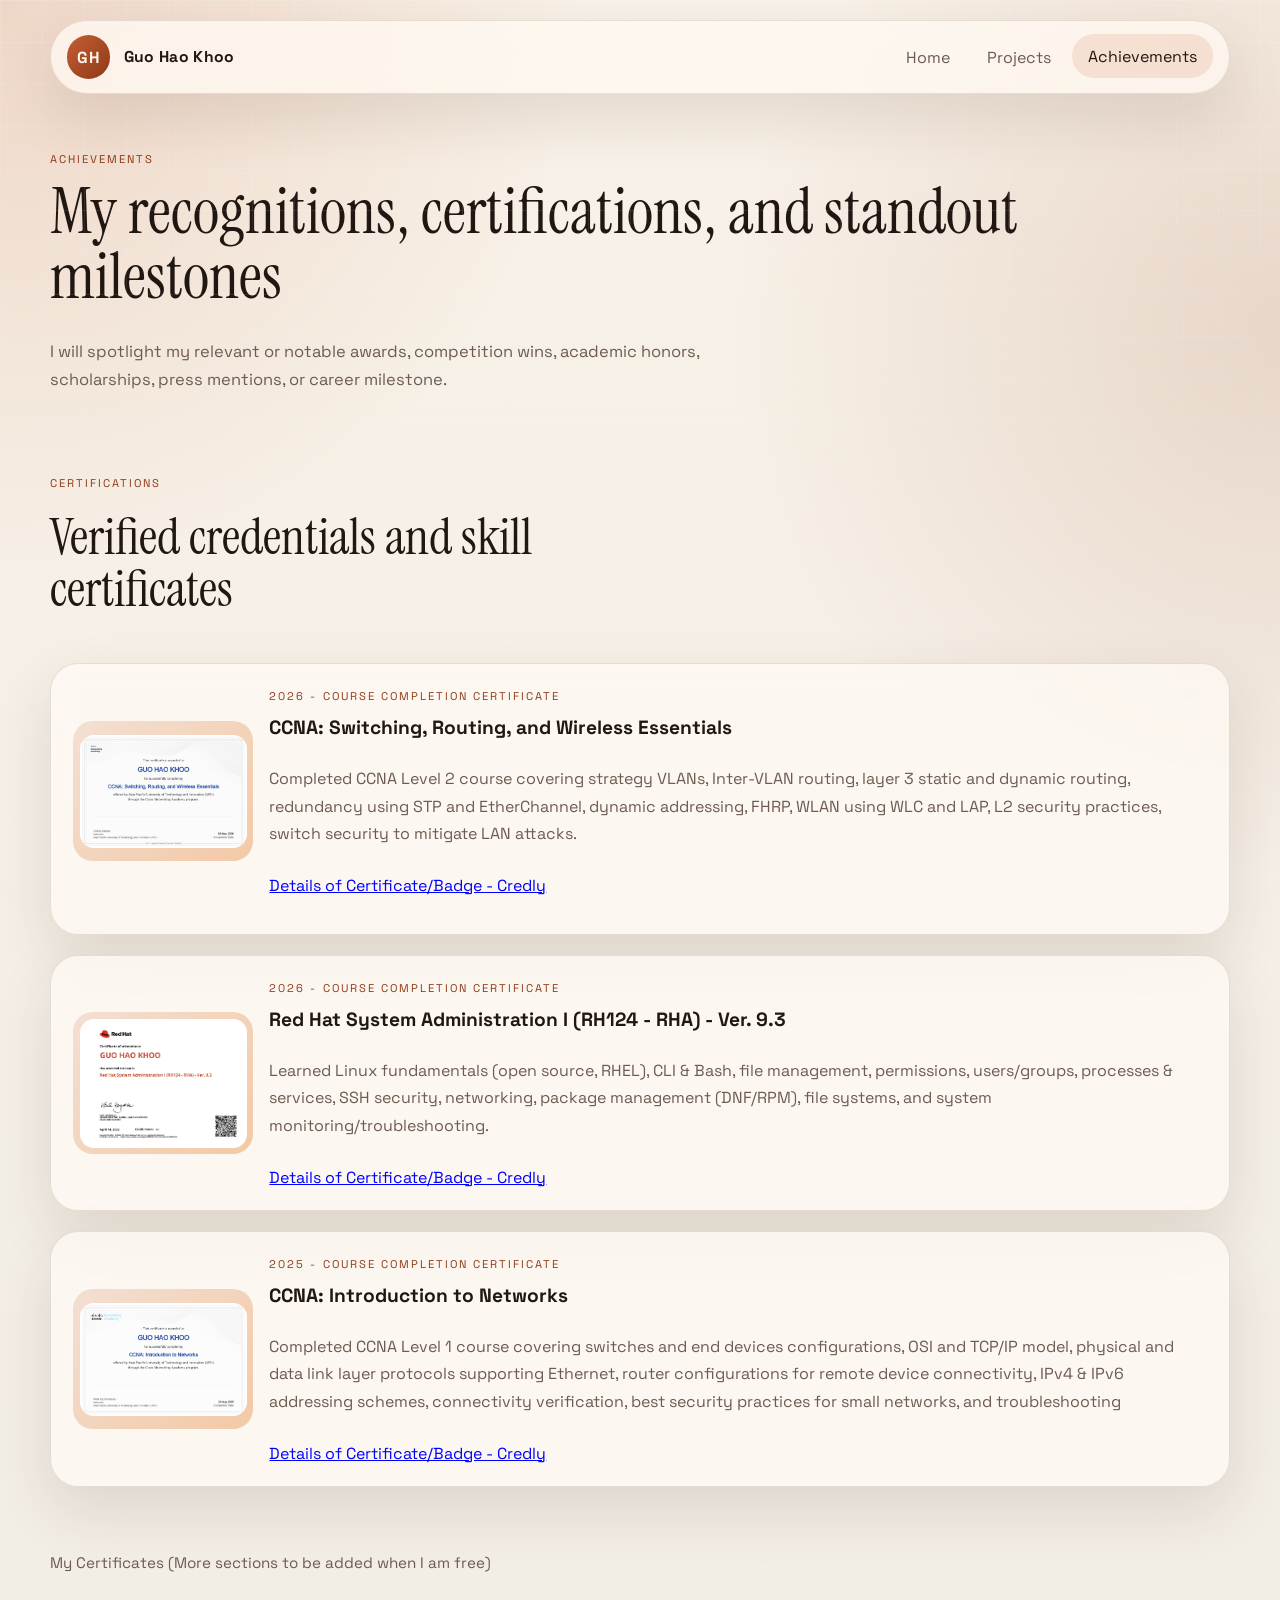
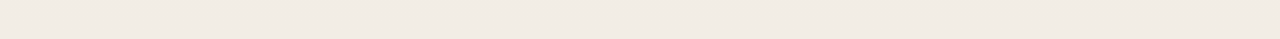
==== achievements.html @ 55dce429 "added certifications" ====
<!DOCTYPE html>
<html lang="en">
<head>
  <meta charset="UTF-8">
  <meta name="viewport" content="width=device-width, initial-scale=1.0">
  <title>Achievements | Guo Hao Khoo</title>
  <meta
    name="description"
    content="Guo Hao Khoo's portfolio achievements page with recognitions, milestones, certifications, and notable moments."
  >
  <link rel="preconnect" href="https://fonts.googleapis.com">
  <link rel="preconnect" href="https://fonts.gstatic.com" crossorigin>
  <link
    href="https://fonts.googleapis.com/css2?family=Space+Grotesk:wght@400;500;700&family=Instrument+Serif:ital@0;1&display=swap"
    rel="stylesheet"
  >
  <link rel="stylesheet" href="styles.css">
  <style>
    .media-photo {
      padding: 0.4rem;
    }

    img {
      border-radius: 14px;
    }
  </style>
</head>
<body data-page="achievements">
  <div class="site-shell">
    <header class="topbar">
      <a class="brand" href="index.html">
        <span class="brand-mark">GH</span>
        <span class="brand-text">Guo Hao Khoo</span>
      </a>
      <button class="nav-toggle" aria-expanded="false" aria-controls="site-nav">
        <span></span>
        <span></span>
      </button>
      <nav id="site-nav" class="site-nav" aria-label="Primary navigation">
        <a href="index.html">Home</a>
        <a href="projects.html">Projects</a>
        <a href="achievements.html">Achievements</a>
      </nav>
    </header>

    <main>
      <section class="page-hero section">
        <div>
          <p class="eyebrow">Achievements</p>
          <h1>My recognitions, certifications, and standout milestones</h1>
        </div>
        <p class="hero-text">
          I will spotlight my relevant or notable awards, competition wins, academic honors,
          scholarships, press mentions, or career milestone.
        </p>
      </section>

      <section class="section achievement-category">
        <div class="section-heading">
          <p class="eyebrow">Certifications</p>
          <h2>Verified credentials and skill certificates</h2>
        </div>
        <div class="achievement-grid">
          <article class="achievement-card">
            <div class="achievement-card-media media-photo"><img src="images/cert-CCNA_SWRE.png" alt="CCNA: Switching, Routing, and Wireless Essentials Completion Certificate"></div>
            <div class="achievement-card-copy">
              <p class="eyebrow">2026 - Course Completion Certificate</p>
              <h3>CCNA: Switching, Routing, and Wireless Essentials</h3>
              <p>Completed CCNA Level 2 course covering strategy VLANs, Inter-VLAN routing, layer 3 static and dynamic routing, redundancy using STP and EtherChannel, dynamic addressing, FHRP, WLAN using WLC and LAP, L2 security practices, switch security to mitigate LAN attacks.</p>
              <a style="color: blue;" href="https://www.credly.com/badges/118bf788-6720-44a3-bd92-08a8d5cfb56e/public_url" target="_blank"><u>Details of Certificate/Badge - Credly</u></a>
            </div>
            <a href=""></a>
          </article>

          <article class="achievement-card">
            <div class="achievement-card-media media-photo"><img src="images/cert-redHatSA1.png" alt="Red Hat System Administration I (RH124 - RHA) - Ver. 9.3 Completion Certificate"></div>
            <div class="achievement-card-copy">
              <p class="eyebrow">2026 - Course Completion Certificate</p>
              <h3>Red Hat System Administration I (RH124 - RHA) - Ver. 9.3</h3>
              <p>Learned Linux fundamentals (open source, RHEL), CLI & Bash, file management, permissions, users/groups, processes & services, SSH security, networking, package management (DNF/RPM), file systems, and system monitoring/troubleshooting.</p>
              <a style="color: blue;" href="https://www.credly.com/badges/b0ff263b-31b1-4ca2-adba-b1248324cfaf/public_url" target="_blank"><u>Details of Certificate/Badge - Credly</u></a>
            </div>
          </article>

          <article class="achievement-card">
            <div class="achievement-card-media media-photo"><img src="images/cert-CCNA_IntroToNetworks.png" alt="CCNA: Introduction to Networks Completion Certificate"></div>
            <div class="achievement-card-copy">
              <p class="eyebrow">2025 - Course Completion Certificate</p>
              <h3>CCNA: Introduction to Networks</h3>
              <p>Completed CCNA Level 1 course covering switches and end devices configurations, OSI and TCP/IP model, physical and data link layer protocols supporting Ethernet, router configurations for remote device connectivity, IPv4 & IPv6 addressing schemes, connectivity verification, best security practices for small networks, and troubleshooting</p>
              <a style="color: blue;" href="https://www.credly.com/badges/7694b6a7-3183-472b-a73d-2da19ff51867/public_url" target="_blank"><u>Details of Certificate/Badge - Credly</u></a>
            </div>
          </article>
        </div>
      </section>

      <!-- <section class="section achievement-category">
        <div class="section-heading">
          <p class="eyebrow">Competition wins</p>
          <h2>Rankings, awards, and notable placements</h2>
        </div>
        <div class="achievement-grid">
          <article class="achievement-card">
            <div class="achievement-card-media media-photo"><span>Winner</span></div>
            <div class="achievement-card-copy">
              <p class="eyebrow">2025</p>
              <h3>Global Design Excellence Award</h3>
              <p>First place for product interface innovation in a multinational design competition.</p>
            </div>
          </article>

          <article class="achievement-card">
            <div class="achievement-card-media media-video"><span>Top 5</span></div>
            <div class="achievement-card-copy">
              <p class="eyebrow">2024</p>
              <h3>National FinTech Hackathon Finalist</h3>
              <p>Recognized for a finance app that improved access to sustainability insights.</p>
            </div>
          </article>
        </div>
      </section>

      <section class="section achievement-category">
        <div class="section-heading">
          <p class="eyebrow">Notable results</p>
          <h2>Milestones, press, and recognition</h2>
        </div>
        <div class="achievement-grid">
          <article class="achievement-card">
            <div class="achievement-card-media media-gallery"><span>Feature</span></div>
            <div class="achievement-card-copy">
              <p class="eyebrow">2023</p>
              <h3>Top 30 Under 30 Creative Talent</h3>
              <p>Selected among emerging leaders for creative strategy, mentorship, and interdisciplinary work.</p>
            </div>
          </article>

          <article class="achievement-card">
            <div class="achievement-card-media media-photo"><span>Scholarship</span></div>
            <div class="achievement-card-copy">
              <p class="eyebrow">2022</p>
              <h3>Design Research Scholarship</h3>
              <p>Awarded funding to pursue a project on inclusive digital experiences and student mentorship.</p>
            </div>
          </article>
        </div>
      </section> -->
    </main>

    <footer class="footer">
      <p>My Certificates (More sections to be added when I am free)</p>
    </footer>
  </div>

  <script src="script.js"></script>
</body>
</html>
---- styles.css ----
:root {
  --bg: #f3efe7;
  --paper: rgba(255, 251, 245, 0.72);
  --panel: rgba(255, 248, 239, 0.82);
  --panel-strong: #fffaf2;
  --text: #211712;
  --muted: #6d5b52;
  --line: rgba(62, 35, 18, 0.12);
  --accent: #c35f33;
  --accent-deep: #8f3918;
  --accent-soft: #f1c29b;
  --shadow: 0 24px 60px rgba(72, 38, 18, 0.12);
  --radius-lg: 28px;
  --radius-md: 20px;
  --radius-sm: 14px;
  --max-width: 1180px;
}

* {
  box-sizing: border-box;
}

html {
  scroll-behavior: smooth;
}

body {
  margin: 0;
  min-height: 100vh;
  font-family: "Space Grotesk", sans-serif;
  color: var(--text);
  background:
    radial-gradient(circle at top left, rgba(195, 95, 51, 0.18), transparent 28%),
    radial-gradient(circle at right 20%, rgba(143, 57, 24, 0.14), transparent 30%),
    linear-gradient(180deg, #f8f1e7 0%, #f2ede5 100%);
}

body::before {
  content: "";
  position: fixed;
  inset: 0;
  background-image:
    linear-gradient(rgba(255, 255, 255, 0.22) 1px, transparent 1px),
    linear-gradient(90deg, rgba(255, 255, 255, 0.18) 1px, transparent 1px);
  background-size: 42px 42px;
  mask-image: linear-gradient(180deg, rgba(0, 0, 0, 0.65), transparent 88%);
  pointer-events: none;
}

a {
  color: inherit;
  text-decoration: none;
}

img,
video {
  max-width: 100%;
  display: block;
}

.site-shell {
  width: min(calc(100% - 2rem), var(--max-width));
  margin: 0 auto;
  padding: 1.25rem 0 3rem;
}

.topbar {
  position: sticky;
  top: 1rem;
  z-index: 10;
  display: flex;
  align-items: center;
  justify-content: space-between;
  gap: 1rem;
  padding: 0.9rem 1rem;
  margin-bottom: 1.5rem;
  border: 1px solid var(--line);
  border-radius: 999px;
  background: rgba(255, 249, 241, 0.78);
  backdrop-filter: blur(16px);
  box-shadow: var(--shadow);
}

.brand {
  display: inline-flex;
  align-items: center;
  gap: 0.85rem;
  font-weight: 700;
  letter-spacing: 0.02em;
}

.brand-mark {
  display: grid;
  place-items: center;
  width: 2.7rem;
  height: 2.7rem;
  border-radius: 50%;
  background: linear-gradient(135deg, var(--accent), var(--accent-deep));
  color: #fff8f1;
}

.brand-text {
  font-size: 0.98rem;
}

.site-nav {
  display: flex;
  align-items: center;
  gap: 0.3rem;
}

.site-nav a {
  padding: 0.7rem 1rem;
  border-radius: 999px;
  color: var(--muted);
  transition: background-color 180ms ease, color 180ms ease, transform 180ms ease;
}

.site-nav a:hover,
.site-nav a.is-current {
  background: rgba(195, 95, 51, 0.14);
  color: var(--text);
  transform: translateY(-1px);
}

.nav-toggle {
  display: none;
  align-items: center;
  justify-content: center;
  flex-direction: column;
  gap: 0.3rem;
  width: 3rem;
  height: 3rem;
  border: 1px solid var(--line);
  border-radius: 50%;
  background: var(--panel-strong);
  cursor: pointer;
}

.nav-toggle span {
  width: 1rem;
  height: 2px;
  background: var(--text);
}

.section {
  padding: 2rem 0;
}

.hero,
.page-hero {
  display: grid;
  grid-template-columns: minmax(0, 1.2fr) minmax(320px, 0.8fr);
  gap: 1.5rem;
  align-items: stretch;
}

.page-hero {
  grid-template-columns: 1fr;
  gap: 0.75rem;
}

.eyebrow,
.card-label {
  margin: 0 0 0.6rem;
  font-size: 0.7rem;
  text-transform: uppercase;
  letter-spacing: 0.18em;
  color: var(--accent-deep);
}

h1,
h2,
h3 {
  margin: 0;
  line-height: 1.02;
}

h1,
h2 {
  font-family: "Instrument Serif", serif;
  font-weight: 400;
}

h1 {
  font-size: clamp(3.2rem, 7vw, 4rem);
  /* max-width: 12ch; */
}

h1 span {
  display: block;
  color: var(--accent-deep);
  font-style: italic;
}

h2 {
  font-size: clamp(2.8rem, 4vw, 3.3rem);
  max-width: 32rem;
}

h3 {
  font-size: 1.2rem;
}

p {
  color: var(--muted);
  line-height: 1.7;
}

.hero-text {
  max-width: 60ch;
  font-size: 1.03rem;
}

.hero-actions {
  display: flex;
  flex-wrap: wrap;
  gap: 0.8rem;
  margin-top: 1.5rem;
}

.button {
  display: inline-flex;
  align-items: center;
  justify-content: center;
  min-height: 3rem;
  padding: 0.8rem 1.25rem;
  border-radius: 999px;
  border: 1px solid transparent;
  transition: transform 180ms ease, box-shadow 180ms ease, background-color 180ms ease;
}

.button:hover {
  transform: translateY(-2px);
}

.button-primary {
  background: linear-gradient(135deg, var(--accent), var(--accent-deep));
  color: #fff7f0;
  box-shadow: 0 16px 30px rgba(143, 57, 24, 0.22);
}

.button-secondary {
  border-color: var(--line);
  background: rgba(255, 250, 243, 0.8);
}

.profile-card,
.panel,
.feature-card,
.spotlight-card,
.achievement-feature,
.contact-panel,
.project-card,
.achievement-item {
  border: 1px solid var(--line);
  border-radius: var(--radius-lg);
  background: var(--paper);
  box-shadow: var(--shadow);
  backdrop-filter: blur(12px);
}

.profile-card,
.panel,
.spotlight-card,
.achievement-feature {
  padding: 1.5rem;
}

.profile-card {
  background:
    linear-gradient(180deg, rgba(255, 246, 237, 0.95), rgba(245, 222, 205, 0.8)),
    var(--paper);
}

.stat-list,
.tag-list,
.meta-list,
.contact-details {
  list-style: none;
  padding: 0;
  margin: 0;
}

.stat-list {
  display: grid;
  gap: 1rem;
  margin-top: 1.5rem;
}

.stat-list li {
  display: flex;
  justify-content: space-between;
  gap: 1rem;
  padding-top: 1rem;
  border-top: 1px solid rgba(62, 35, 18, 0.08);
}

.stat-list strong {
  font-size: 1.8rem;
  font-weight: 700;
  color: var(--text);
}

.section-heading {
  display: grid;
  gap: 0.5rem;
  margin-bottom: 1.5rem;
}

.grid-two,
.card-grid {
  display: grid;
  gap: 1.2rem;
}

.grid-two {
  
}

.card-grid {
  grid-template-columns: repeat(3, minmax(0, 1fr));
}

.tag-list {
  display: flex;
  flex-wrap: wrap;
  gap: 0.75rem;
  margin-top: 1rem;
}

.tag-list li,
.filter-chip {
  padding: 0.75rem 1rem;
  border: 1px solid var(--line);
  border-radius: 999px;
  background: rgba(255, 251, 246, 0.88);
}

.timeline {
  display: grid;
  gap: 1rem;
}

.timeline-item {
  display: grid;
  grid-template-columns: 180px 1fr;
  gap: 1.25rem;
  padding: 1.4rem 0;
  border-top: 1px solid var(--line);
}

.timeline-item:last-child {
  border-bottom: 1px solid var(--line);
}

.timeline-year {
  color: var(--accent-deep);
  font-weight: 700;
  letter-spacing: 0.04em;
}

.spotlight {
  position: relative;
}

.spotlight::before {
  content: "";
  position: absolute;
  inset: 1rem 0 auto;
  height: 200px;
  background: radial-gradient(circle, rgba(195, 95, 51, 0.14), transparent 68%);
  filter: blur(16px);
  z-index: -1;
}

.text-link {
  display: inline-block;
  margin-top: 1rem;
  color: var(--accent-deep);
  font-weight: 700;
}

.contact-panel {
  display: grid;
  grid-template-columns: minmax(0, 1fr) minmax(240px, 320px);
  gap: 1rem;
  padding: 1.5rem;
}

.contact-details {
  display: grid;
  gap: 0.85rem;
  align-content: start;
}

.contact-details a {
  padding: 0.95rem 1rem;
  border-radius: var(--radius-sm);
  background: rgba(255, 252, 247, 0.88);
  border: 1px solid var(--line);
}

.footer {
  padding-top: 1rem;
  color: var(--muted);
  font-size: 0.95rem;
}

.filters {
  display: flex;
  flex-wrap: wrap;
  gap: 0.75rem;
  margin-bottom: 1.5rem;
}

.filter-chip {
  font: inherit;
  color: var(--muted);
  cursor: pointer;
  transition: background-color 180ms ease, color 180ms ease, transform 180ms ease;
}

.filter-chip.is-active,
.filter-chip:hover {
  background: linear-gradient(135deg, var(--accent), var(--accent-deep));
  color: #fff7f0;
  transform: translateY(-1px);
}

.project-grid,
.achievement-list {
  display: grid;
  gap: 1.2rem;
}

.project-grid {
  grid-template-columns: repeat(2, minmax(0, 1fr));
}

.project-card {
  overflow: hidden;
}

.project-copy {
  padding: 1.4rem;
}

.media-block {
  display: grid;
  place-items: center;
  min-height: 240px;
  padding: 1rem;
  font-weight: 700;
  letter-spacing: 0.04em;
  text-transform: uppercase;
  color: rgba(33, 23, 18, 0.72);
}

.media-photo {
  background:
    linear-gradient(135deg, rgba(195, 95, 51, 0.35), rgba(241, 194, 155, 0.8)),
    linear-gradient(45deg, #f7ede2, #f9dcc4);
}

.media-video {
  background:
    linear-gradient(135deg, rgba(143, 57, 24, 0.78), rgba(195, 95, 51, 0.4)),
    linear-gradient(45deg, #39231a, #7f4e3a);
  color: #fff6ee;
}

.media-gallery {
  background:
    linear-gradient(135deg, rgba(241, 194, 155, 0.75), rgba(255, 250, 243, 0.95)),
    linear-gradient(45deg, #f3ede6, #fae5d4);
}

.meta-list {
  display: grid;
  gap: 0.55rem;
  margin-top: 1rem;
}

.achievements-layout {
  display: grid;
  grid-template-columns: minmax(300px, 0.8fr) minmax(0, 1.2fr);
  gap: 1.2rem;
}

.achievement-feature {
  display: grid;
  gap: 1rem;
  align-content: start;
  background:
    linear-gradient(180deg, rgba(255, 246, 237, 0.95), rgba(245, 222, 205, 0.86)),
    var(--paper);
}

.achievement-badge {
  display: inline-flex;
  align-items: center;
  justify-content: center;
  width: 5rem;
  height: 5rem;
  border-radius: 50%;
  background: linear-gradient(135deg, var(--accent), var(--accent-deep));
  color: #fff7f0;
  font-family: "Instrument Serif", serif;
  font-size: 1.6rem;
}

.achievement-item {
  display: grid;
  grid-template-columns: 84px 1fr;
  gap: 1rem;
  padding: 1.3rem;
}

.achievement-item span {
  font-weight: 700;
  color: var(--accent-deep);
}

.achievement-category {
  display: grid;
  gap: 1.5rem;
}

.achievement-grid {
  display: grid;
  gap: 1.25rem;
}

.achievement-card {
  display: grid;
  grid-template-columns: minmax(140px, 180px) 1fr;
  gap: 1rem;
  align-items: center;
  padding: 1.4rem;
  border: 1px solid var(--line);
  border-radius: var(--radius-lg);
  background: var(--paper);
  box-shadow: var(--shadow);
  backdrop-filter: blur(12px);
}

.achievement-card-media {
  display: grid;
  place-items: center;
  min-height: 140px;
  padding: 1rem;
  border-radius: var(--radius-md);
  background: linear-gradient(135deg, rgba(195, 95, 51, 0.16), rgba(241, 194, 155, 0.88));
  color: rgba(33, 23, 18, 0.8);
  font-weight: 700;
  letter-spacing: 0.08em;
  text-transform: uppercase;
  text-align: center;
}

.achievement-card-media span {
  max-width: 100%;
}

.achievement-card-copy {
  display: grid;
  gap: 0.75rem;
}

.achievement-card-copy .eyebrow {
  margin-bottom: 0;
}

.achievement-meta {
  margin-top: 0.75rem;
  color: var(--accent-deep);
  font-size: 0.95rem;
  font-weight: 700;
}

.feature-card {
  padding: 1.4rem;
}

[data-hidden="true"] {
  display: none;
}

@media (max-width: 920px) {
  .hero,
  .grid-two,
  .card-grid,
  .project-grid,
  .achievements-layout,
  .achievement-card,
  .contact-panel {
    grid-template-columns: 1fr;
  }

  .timeline-item {
    grid-template-columns: 1fr;
    gap: 0.45rem;
  }
}

@media (max-width: 760px) {
  .site-shell {
    width: min(calc(100% - 1rem), var(--max-width));
  }

  .topbar {
    border-radius: 28px;
    padding: 0.9rem;
  }

  .nav-toggle {
    display: inline-flex;
  }

  .site-nav {
    position: absolute;
    top: calc(100% + 0.6rem);
    left: 0;
    right: 0;
    display: none;
    flex-direction: column;
    align-items: stretch;
    padding: 0.6rem;
    border: 1px solid var(--line);
    border-radius: 24px;
    background: rgba(255, 249, 241, 0.96);
    box-shadow: var(--shadow);
  }

  .site-nav.is-open {
    display: flex;
  }

  .site-nav a {
    width: 100%;
  }

  .media-block {
    min-height: 190px;
  }
}
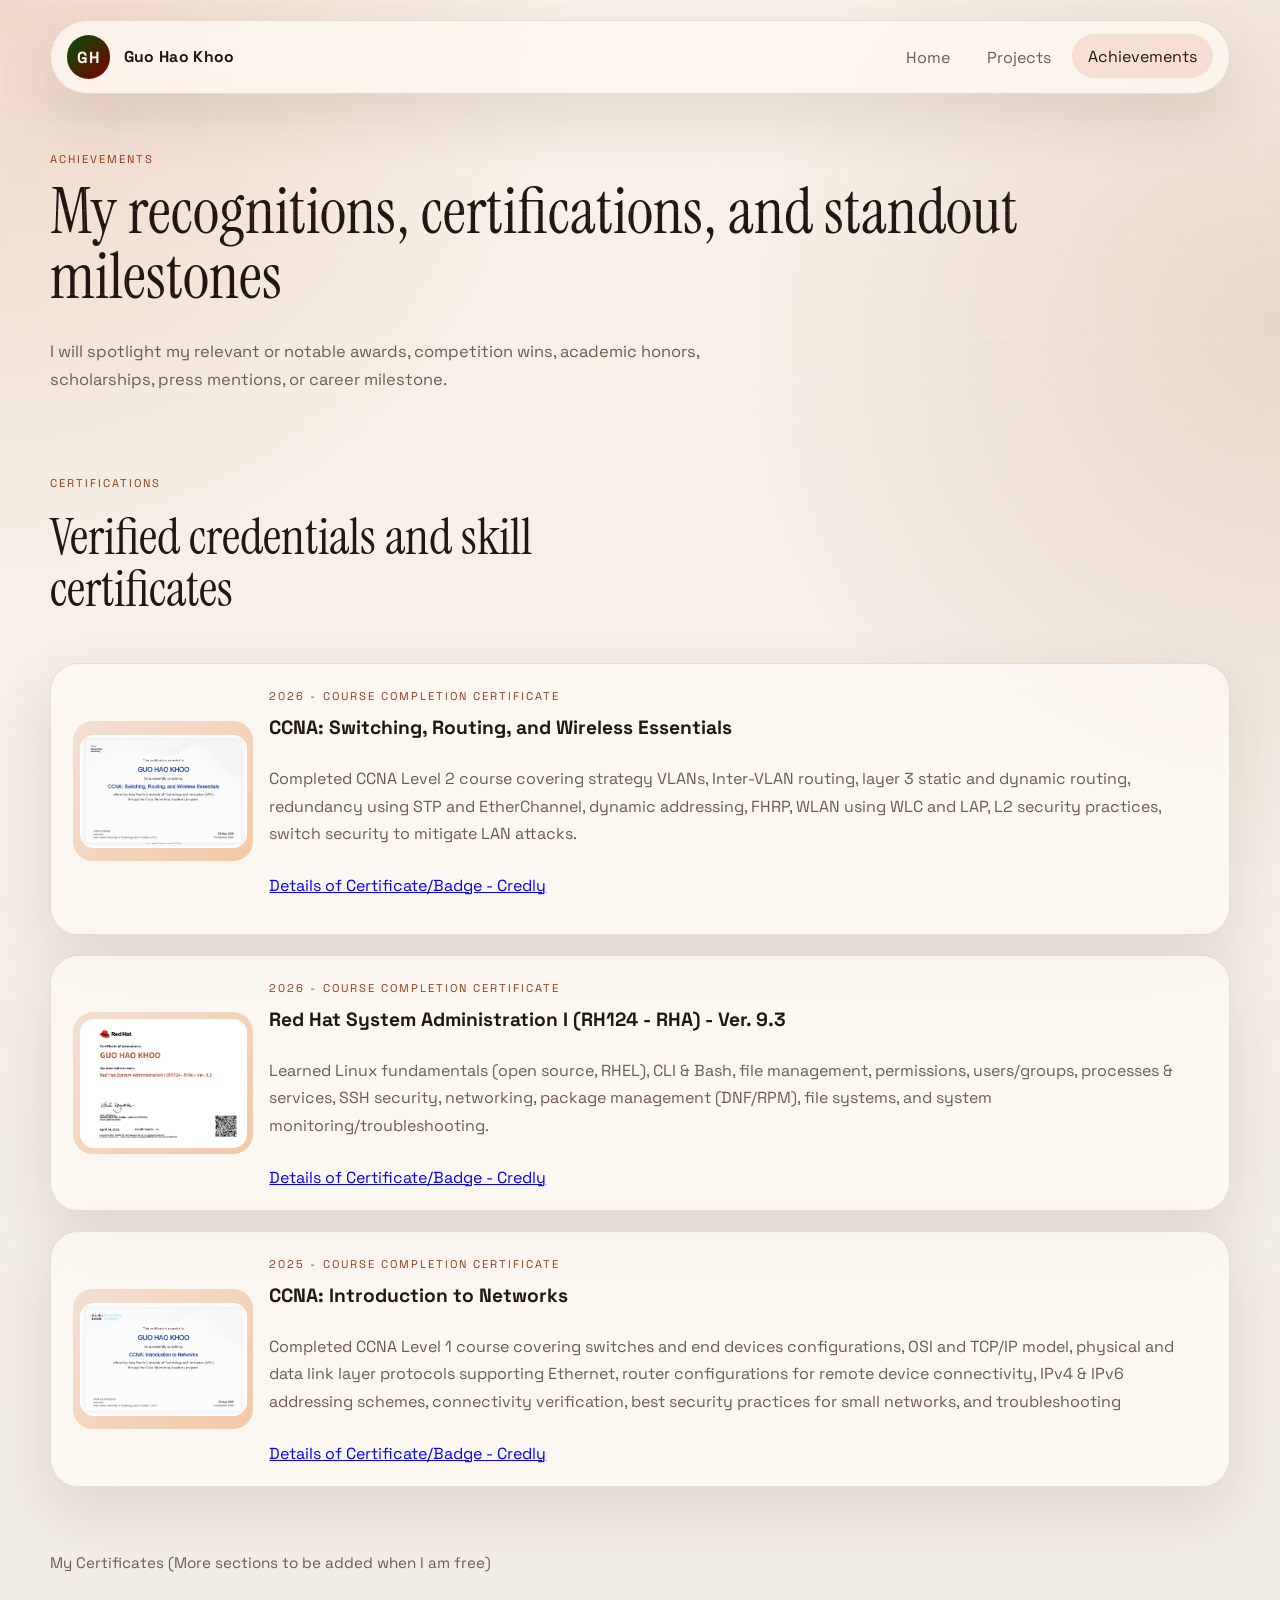
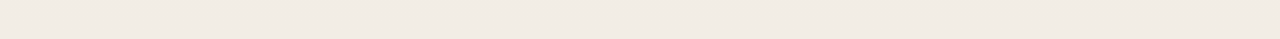
==== commit 0842f277: "favicon & title" ====
--- a/achievements.html
+++ b/achievements.html
@@ -1,6 +1,7 @@
 <!DOCTYPE html>
 <html lang="en">
 <head>
+  <script src="head.js"></script>
   <meta charset="UTF-8">
   <meta name="viewport" content="width=device-width, initial-scale=1.0">
   <title>Achievements | Guo Hao Khoo</title>
--- a/styles.css
+++ b/styles.css
@@ -95,7 +95,7 @@
   width: 2.7rem;
   height: 2.7rem;
   border-radius: 50%;
-  background: linear-gradient(135deg, var(--accent), var(--accent-deep));
+  background: linear-gradient(135deg, #005008, #800000);
   color: #fff8f1;
 }
 
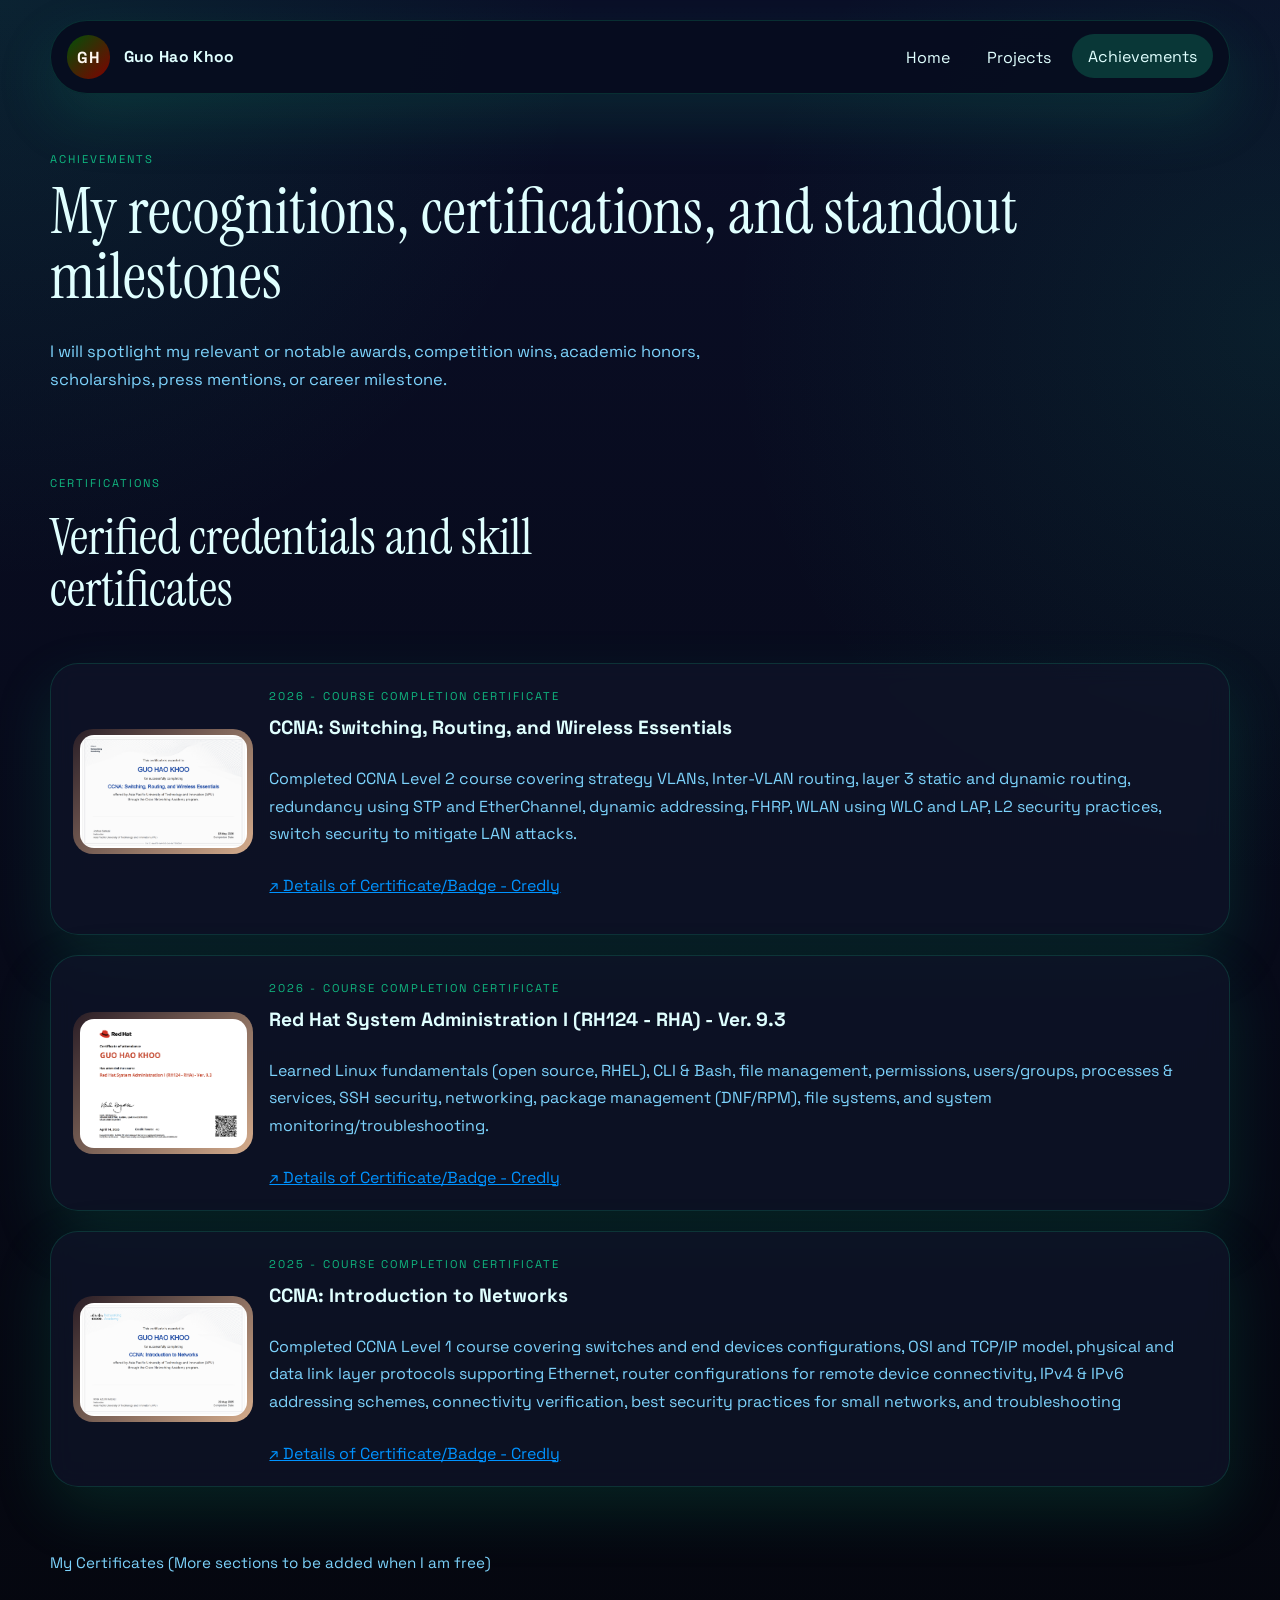
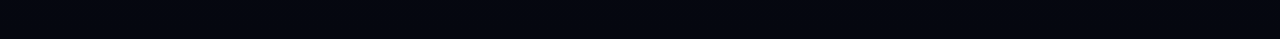
==== commit 19b47959: "modify content and added links" ====
--- a/achievements.html
+++ b/achievements.html
@@ -68,7 +68,7 @@
               <p class="eyebrow">2026 - Course Completion Certificate</p>
               <h3>CCNA: Switching, Routing, and Wireless Essentials</h3>
               <p>Completed CCNA Level 2 course covering strategy VLANs, Inter-VLAN routing, layer 3 static and dynamic routing, redundancy using STP and EtherChannel, dynamic addressing, FHRP, WLAN using WLC and LAP, L2 security practices, switch security to mitigate LAN attacks.</p>
-              <a style="color: blue;" href="https://www.credly.com/badges/118bf788-6720-44a3-bd92-08a8d5cfb56e/public_url" target="_blank"><u>Details of Certificate/Badge - Credly</u></a>
+              <a style="color: #0093ff;" href="https://www.credly.com/badges/118bf788-6720-44a3-bd92-08a8d5cfb56e/public_url" target="_blank"><u>↗ Details of Certificate/Badge - Credly</u></a>
             </div>
             <a href=""></a>
           </article>
@@ -79,7 +79,7 @@
               <p class="eyebrow">2026 - Course Completion Certificate</p>
               <h3>Red Hat System Administration I (RH124 - RHA) - Ver. 9.3</h3>
               <p>Learned Linux fundamentals (open source, RHEL), CLI & Bash, file management, permissions, users/groups, processes & services, SSH security, networking, package management (DNF/RPM), file systems, and system monitoring/troubleshooting.</p>
-              <a style="color: blue;" href="https://www.credly.com/badges/b0ff263b-31b1-4ca2-adba-b1248324cfaf/public_url" target="_blank"><u>Details of Certificate/Badge - Credly</u></a>
+              <a style="color: #0093ff;" href="https://www.credly.com/badges/b0ff263b-31b1-4ca2-adba-b1248324cfaf/public_url" target="_blank"><u>↗ Details of Certificate/Badge - Credly</u></a>
             </div>
           </article>
 
@@ -89,7 +89,7 @@
               <p class="eyebrow">2025 - Course Completion Certificate</p>
               <h3>CCNA: Introduction to Networks</h3>
               <p>Completed CCNA Level 1 course covering switches and end devices configurations, OSI and TCP/IP model, physical and data link layer protocols supporting Ethernet, router configurations for remote device connectivity, IPv4 & IPv6 addressing schemes, connectivity verification, best security practices for small networks, and troubleshooting</p>
-              <a style="color: blue;" href="https://www.credly.com/badges/7694b6a7-3183-472b-a73d-2da19ff51867/public_url" target="_blank"><u>Details of Certificate/Badge - Credly</u></a>
+              <a style="color: #0093ff;" href="https://www.credly.com/badges/7694b6a7-3183-472b-a73d-2da19ff51867/public_url" target="_blank"><u>↗ Details of Certificate/Badge - Credly</u></a>
             </div>
           </article>
         </div>
--- a/styles.css
+++ b/styles.css
@@ -1,15 +1,16 @@
+/* THEME: Cyberpunk with Green */
 :root {
-  --bg: #f3efe7;
-  --paper: rgba(255, 251, 245, 0.72);
-  --panel: rgba(255, 248, 239, 0.82);
-  --panel-strong: #fffaf2;
-  --text: #211712;
-  --muted: #6d5b52;
-  --line: rgba(62, 35, 18, 0.12);
-  --accent: #c35f33;
-  --accent-deep: #8f3918;
-  --accent-soft: #f1c29b;
-  --shadow: 0 24px 60px rgba(72, 38, 18, 0.12);
+  --bg: #0a0e27;
+  --paper: rgba(15, 20, 40, 0.75);
+  --panel: rgba(20, 28, 50, 0.85);
+  --panel-strong: rgba(25, 35, 60, 0.95);
+  --text: #e0ffff;
+  --muted: #7dd3fc;
+  --line: rgba(16, 185, 129, 0.2);
+  --accent: #059669;
+  --accent-deep: #10b981;
+  --accent-soft: #6ee7b7;
+  --shadow: 0 24px 60px rgba(16, 185, 129, 0.15);
   --radius-lg: 28px;
   --radius-md: 20px;
   --radius-sm: 14px;
@@ -21,7 +22,7 @@
 }
 
 html {
-  scroll-behavior: smooth;
+  /* scroll-behavior removed for better performance */
 }
 
 body {
@@ -30,21 +31,13 @@
   font-family: "Space Grotesk", sans-serif;
   color: var(--text);
   background:
-    radial-gradient(circle at top left, rgba(195, 95, 51, 0.18), transparent 28%),
-    radial-gradient(circle at right 20%, rgba(143, 57, 24, 0.14), transparent 30%),
-    linear-gradient(180deg, #f8f1e7 0%, #f2ede5 100%);
+    radial-gradient(circle at top left, rgba(16, 185, 129, 0.12), transparent 28%),
+    radial-gradient(circle at right 20%, rgba(16, 185, 129, 0.1), transparent 30%),
+    linear-gradient(180deg, #0a0e27 0%, #05070f 100%);
 }
 
 body::before {
-  content: "";
-  position: fixed;
-  inset: 0;
-  background-image:
-    linear-gradient(rgba(255, 255, 255, 0.22) 1px, transparent 1px),
-    linear-gradient(90deg, rgba(255, 255, 255, 0.18) 1px, transparent 1px);
-  background-size: 42px 42px;
-  mask-image: linear-gradient(180deg, rgba(0, 0, 0, 0.65), transparent 88%);
-  pointer-events: none;
+  content: none;
 }
 
 a {
@@ -76,8 +69,7 @@
   margin-bottom: 1.5rem;
   border: 1px solid var(--line);
   border-radius: 999px;
-  background: rgba(255, 249, 241, 0.78);
-  backdrop-filter: blur(16px);
+  background: rgba(7, 13, 31, 0.95);
   box-shadow: var(--shadow);
 }
 
@@ -112,16 +104,18 @@
 .site-nav a {
   padding: 0.7rem 1rem;
   border-radius: 999px;
-  color: var(--muted);
+  color: var(--text);
   transition: background-color 180ms ease, color 180ms ease, transform 180ms ease;
 }
 
 .site-nav a:hover,
 .site-nav a.is-current {
-  background: rgba(195, 95, 51, 0.14);
+  background: rgba(16, 185, 129, 0.25);
   color: var(--text);
   transform: translateY(-1px);
 }
+
+/* Unused theme selectors removed for cleaner CSS */
 
 .nav-toggle {
   display: none;
@@ -242,7 +236,7 @@
 
 .button-secondary {
   border-color: var(--line);
-  background: rgba(255, 250, 243, 0.8);
+  background: black;
 }
 
 .profile-card,
@@ -267,12 +261,6 @@
   padding: 1.5rem;
 }
 
-.profile-card {
-  background:
-    linear-gradient(180deg, rgba(255, 246, 237, 0.95), rgba(245, 222, 205, 0.8)),
-    var(--paper);
-}
-
 .stat-list,
 .tag-list,
 .meta-list,
@@ -334,7 +322,7 @@
   padding: 0.75rem 1rem;
   border: 1px solid var(--line);
   border-radius: 999px;
-  background: rgba(255, 251, 246, 0.88);
+  background: black;
 }
 
 .timeline {
@@ -397,7 +385,7 @@
 .contact-details a {
   padding: 0.95rem 1rem;
   border-radius: var(--radius-sm);
-  background: rgba(255, 252, 247, 0.88);
+  background: black;
   border: 1px solid var(--line);
 }
 
@@ -457,23 +445,13 @@
   color: rgba(33, 23, 18, 0.72);
 }
 
-.media-photo {
-  background:
-    linear-gradient(135deg, rgba(195, 95, 51, 0.35), rgba(241, 194, 155, 0.8)),
-    linear-gradient(45deg, #f7ede2, #f9dcc4);
-}
-
-.media-video {
-  background:
-    linear-gradient(135deg, rgba(143, 57, 24, 0.78), rgba(195, 95, 51, 0.4)),
-    linear-gradient(45deg, #39231a, #7f4e3a);
+.media-photo-loki {
+  background: linear-gradient(135deg, #e9c500, #005000);
+}
+
+.media-photo-red {
+  background: linear-gradient(135deg, black, #840000);
   color: #fff6ee;
-}
-
-.media-gallery {
-  background:
-    linear-gradient(135deg, rgba(241, 194, 155, 0.75), rgba(255, 250, 243, 0.95)),
-    linear-gradient(45deg, #f3ede6, #fae5d4);
 }
 
 .meta-list {
@@ -548,7 +526,7 @@
 .achievement-card-media {
   display: grid;
   place-items: center;
-  min-height: 140px;
+  min-height: 100px;
   padding: 1rem;
   border-radius: var(--radius-md);
   background: linear-gradient(135deg, rgba(195, 95, 51, 0.16), rgba(241, 194, 155, 0.88));
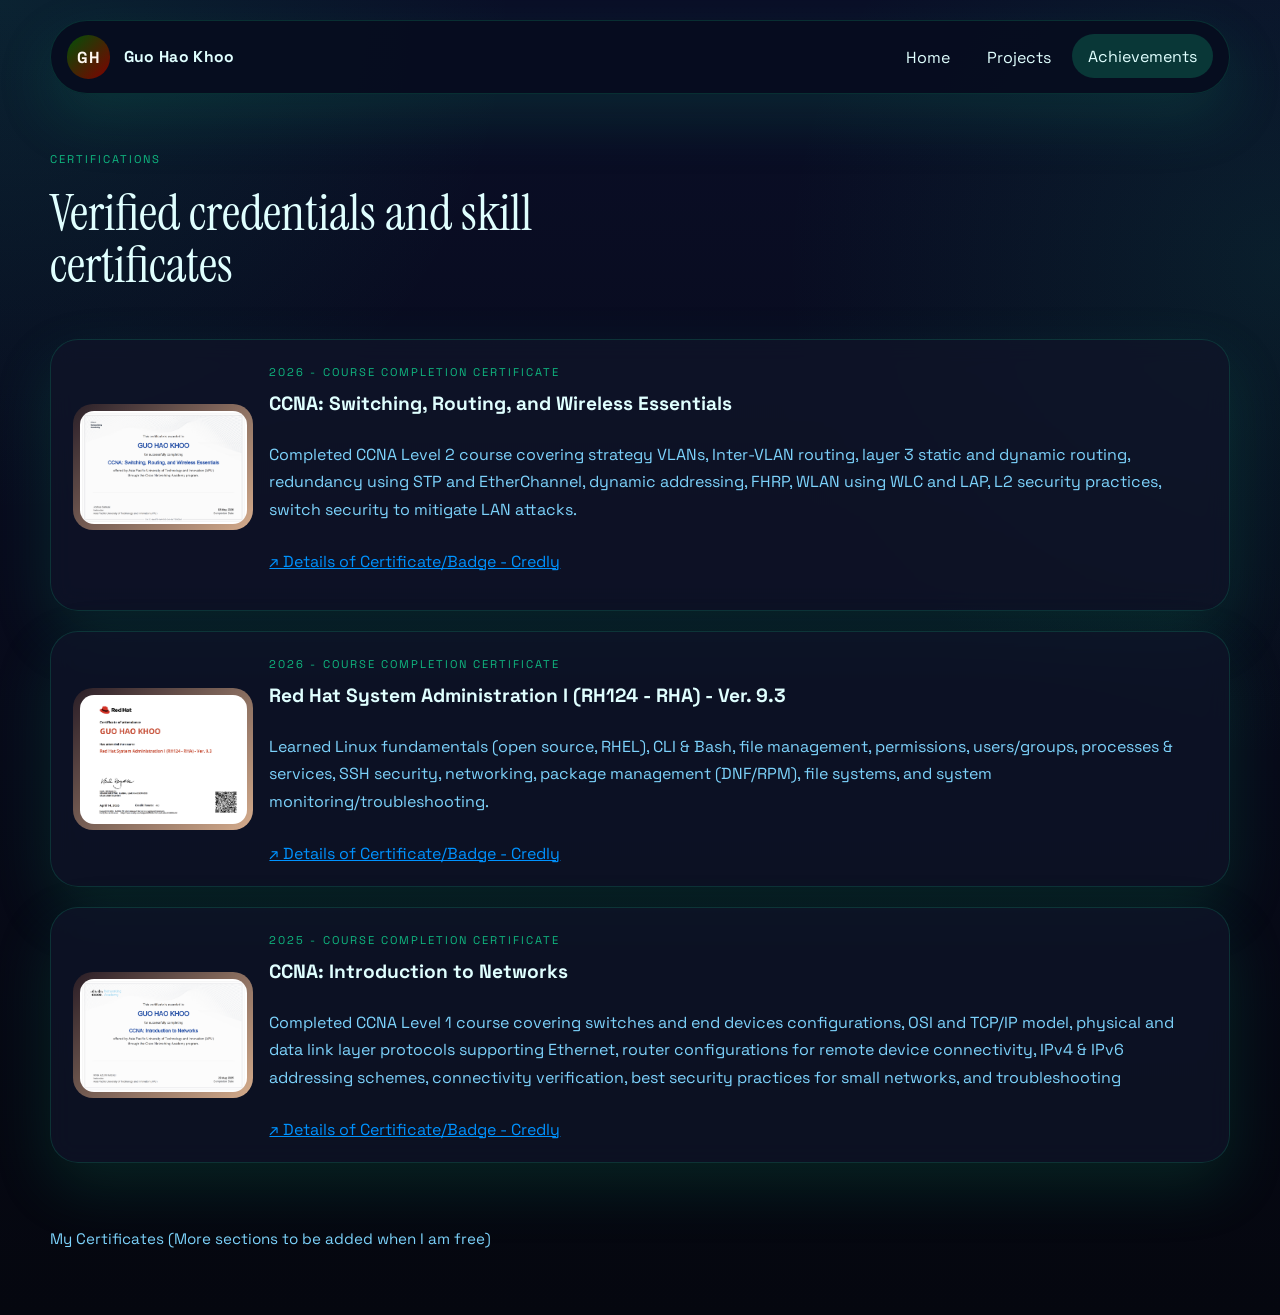
==== commit b5b76c92: "fix content to be more professional" ====
--- a/achievements.html
+++ b/achievements.html
@@ -45,16 +45,15 @@
     </header>
 
     <main>
-      <section class="page-hero section">
+      <!-- <section class="page-hero section">
         <div>
           <p class="eyebrow">Achievements</p>
           <h1>My recognitions, certifications, and standout milestones</h1>
         </div>
         <p class="hero-text">
-          I will spotlight my relevant or notable awards, competition wins, academic honors,
-          scholarships, press mentions, or career milestone.
+          
         </p>
-      </section>
+      </section> -->
 
       <section class="section achievement-category">
         <div class="section-heading">
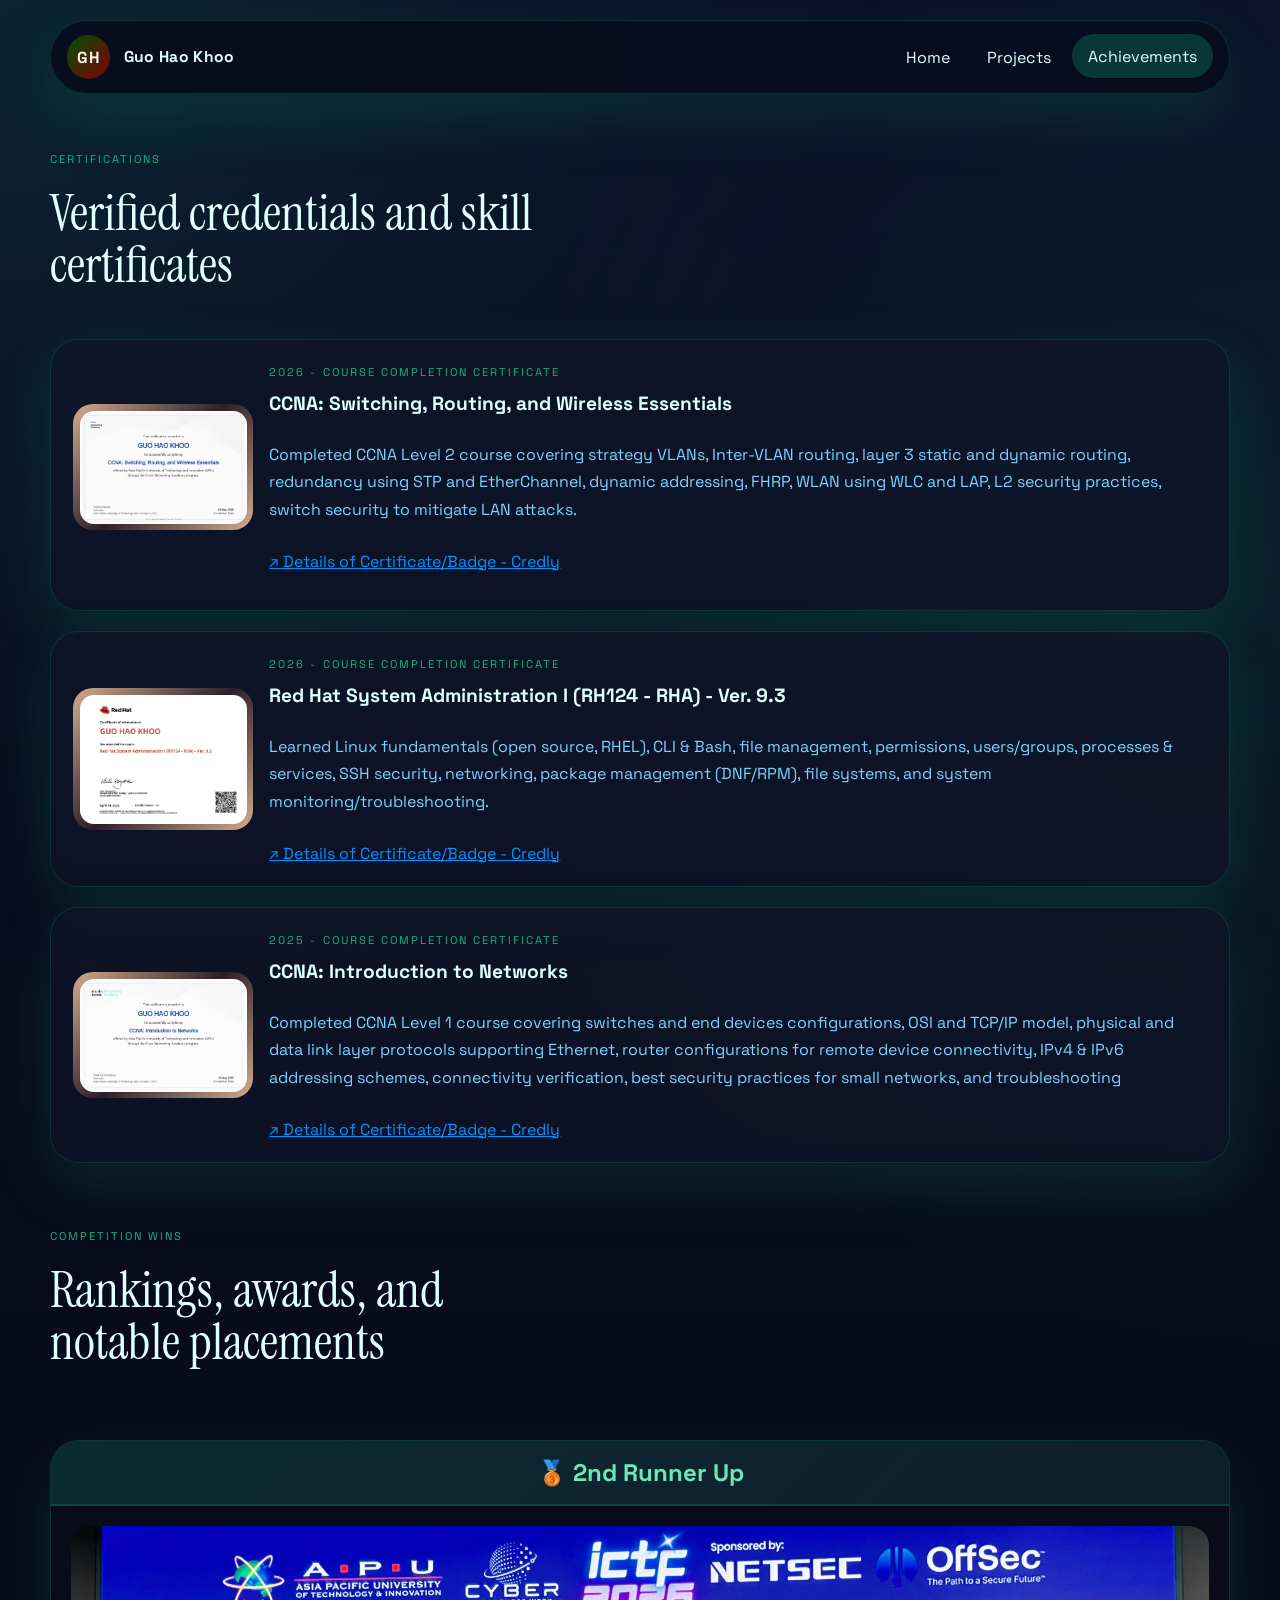
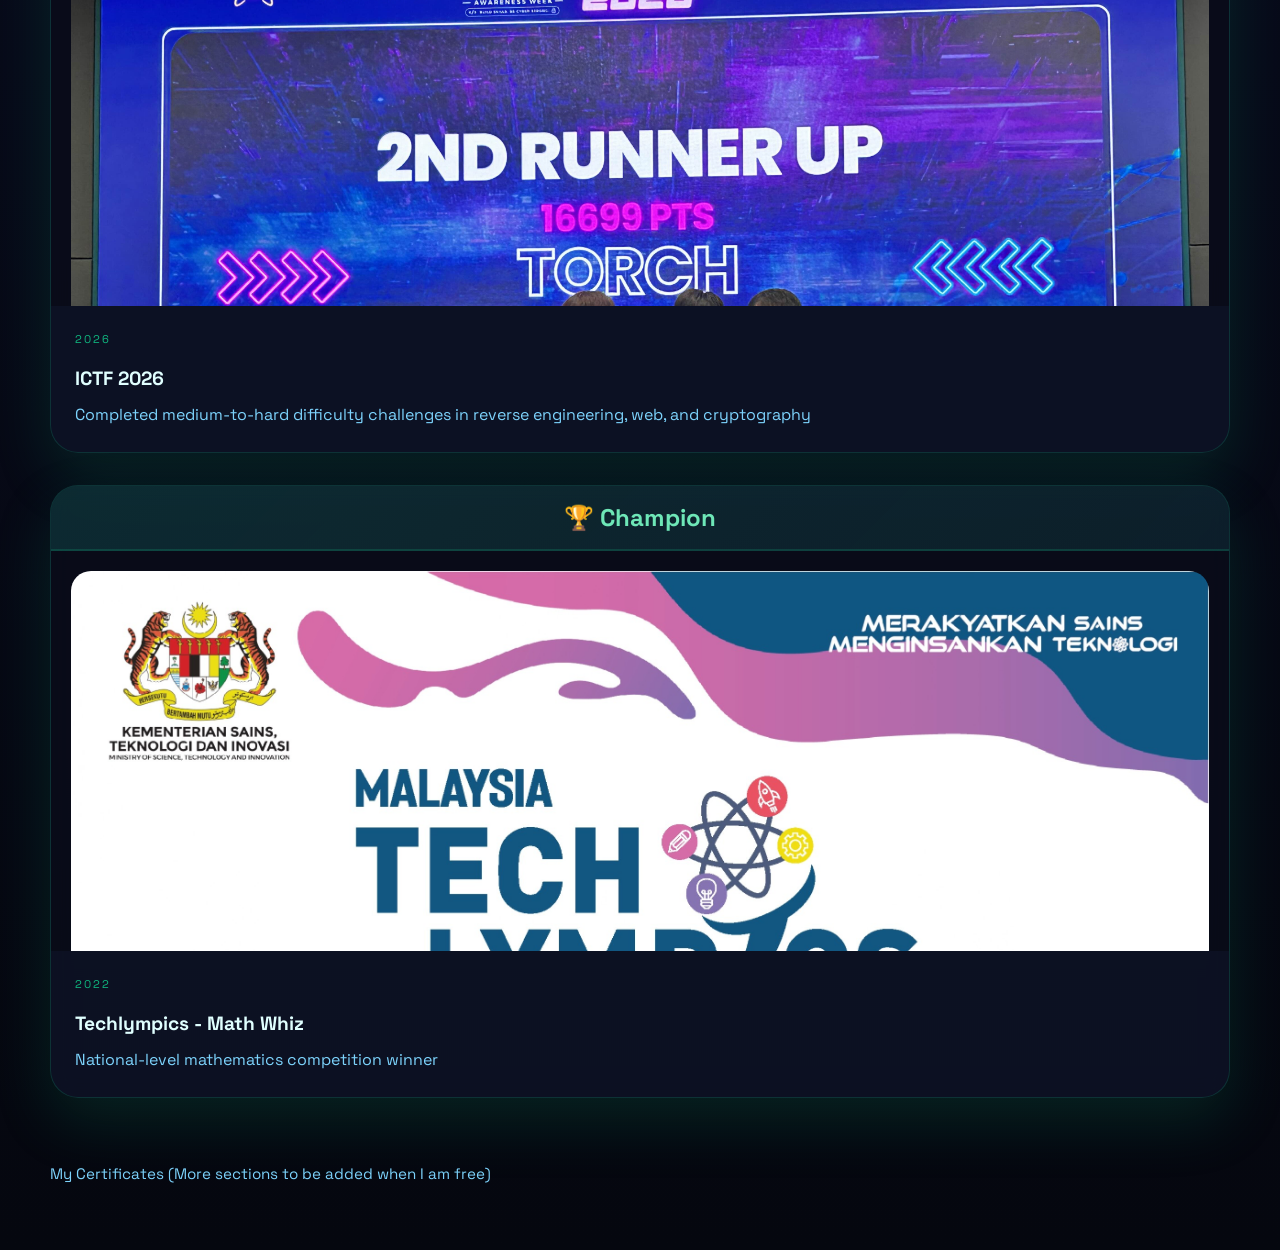
==== commit caaf38c1: "added notable awards" ====
--- a/achievements.html
+++ b/achievements.html
@@ -45,16 +45,6 @@
     </header>
 
     <main>
-      <!-- <section class="page-hero section">
-        <div>
-          <p class="eyebrow">Achievements</p>
-          <h1>My recognitions, certifications, and standout milestones</h1>
-        </div>
-        <p class="hero-text">
-          
-        </p>
-      </section> -->
-
       <section class="section achievement-category">
         <div class="section-heading">
           <p class="eyebrow">Certifications</p>
@@ -94,57 +84,38 @@
         </div>
       </section>
 
-      <!-- <section class="section achievement-category">
+      <section class="section achievement-category">
         <div class="section-heading">
           <p class="eyebrow">Competition wins</p>
           <h2>Rankings, awards, and notable placements</h2>
         </div>
-        <div class="achievement-grid">
-          <article class="achievement-card">
-            <div class="achievement-card-media media-photo"><span>Winner</span></div>
-            <div class="achievement-card-copy">
-              <p class="eyebrow">2025</p>
-              <h3>Global Design Excellence Award</h3>
-              <p>First place for product interface innovation in a multinational design competition.</p>
+        <div class="competition-grid">
+          <article class="competition-card">
+            <div class="competition-ranking">&#129353; 2nd Runner Up</div>
+            <div class="competition-gallery">
+              <img src="images/ICTF26_2ndRunnerUp_TeamPhoto.jpg" alt="ICTF 2026 Team Photo">
+              <img src="images/Certificate_of_Achievement_ICTF2026.jpg" alt="ICTF 2026 Certificate of Achievement">
+            </div>
+            <div class="competition-card-copy">
+              <p class="eyebrow">2026</p>
+              <h3>ICTF 2026</h3>
+              <p>Completed medium-to-hard difficulty challenges in reverse engineering, web, and cryptography</p>
             </div>
           </article>
 
-          <article class="achievement-card">
-            <div class="achievement-card-media media-video"><span>Top 5</span></div>
-            <div class="achievement-card-copy">
-              <p class="eyebrow">2024</p>
-              <h3>National FinTech Hackathon Finalist</h3>
-              <p>Recognized for a finance app that improved access to sustainability insights.</p>
+          <article class="competition-card">
+            <div class="competition-ranking">🏆 Champion</div>
+            <div class="competition-gallery">
+              <img src="images/TechlympicsMathWhizChampionCertificate-KHOO GUO HAO.jpg" alt="Techlympics Math Whiz Champion">
+            </div>
+            <div class="competition-card-copy">
+              <p class="eyebrow">2022</p>
+              <h3>Techlympics - Math Whiz</h3>
+              <p>National-level mathematics competition winner</p>
             </div>
           </article>
         </div>
       </section>
-
-      <section class="section achievement-category">
-        <div class="section-heading">
-          <p class="eyebrow">Notable results</p>
-          <h2>Milestones, press, and recognition</h2>
-        </div>
-        <div class="achievement-grid">
-          <article class="achievement-card">
-            <div class="achievement-card-media media-gallery"><span>Feature</span></div>
-            <div class="achievement-card-copy">
-              <p class="eyebrow">2023</p>
-              <h3>Top 30 Under 30 Creative Talent</h3>
-              <p>Selected among emerging leaders for creative strategy, mentorship, and interdisciplinary work.</p>
-            </div>
-          </article>
-
-          <article class="achievement-card">
-            <div class="achievement-card-media media-photo"><span>Scholarship</span></div>
-            <div class="achievement-card-copy">
-              <p class="eyebrow">2022</p>
-              <h3>Design Research Scholarship</h3>
-              <p>Awarded funding to pursue a project on inclusive digital experiences and student mentorship.</p>
-            </div>
-          </article>
-        </div>
-      </section> -->
     </main>
 
     <footer class="footer">
--- a/styles.css
+++ b/styles.css
@@ -22,7 +22,7 @@
 }
 
 html {
-  /* scroll-behavior removed for better performance */
+  scroll-behavior: smooth;
 }
 
 body {
@@ -325,6 +325,36 @@
   background: black;
 }
 
+.skills-container {
+  display: grid;
+  grid-template-columns: repeat(2, 1fr);
+  gap: 2rem;
+  margin-top: 1.5rem;
+}
+
+.skill-category h4 {
+  font-size: 0.95rem;
+  font-weight: 700;
+  color: var(--accent-soft);
+  text-transform: uppercase;
+  letter-spacing: 0.05em;
+  margin: 0 0 1rem 0;
+  border-bottom: 2px solid var(--line);
+  padding-bottom: 0.5rem;
+}
+
+.skill-category .tag-list {
+  margin-top: 0.75rem;
+  gap: 0.6rem;
+}
+
+@media (max-width: 768px) {
+  .skills-container {
+    grid-template-columns: 1fr;
+    gap: 1.5rem;
+  }
+}
+
 .timeline {
   display: grid;
   gap: 1rem;
@@ -529,7 +559,7 @@
   min-height: 100px;
   padding: 1rem;
   border-radius: var(--radius-md);
-  background: linear-gradient(135deg, rgba(195, 95, 51, 0.16), rgba(241, 194, 155, 0.88));
+  background: linear-gradient(135deg, rgba(241, 194, 155, 0.88), rgba(195, 95, 51, 0.16), rgba(241, 194, 155, 0.88));
   color: rgba(33, 23, 18, 0.8);
   font-weight: 700;
   letter-spacing: 0.08em;
@@ -555,6 +585,127 @@
   color: var(--accent-deep);
   font-size: 0.95rem;
   font-weight: 700;
+}
+
+.competition-grid {
+  display: grid;
+  gap: 2rem;
+  margin-top: 1.5rem;
+}
+
+.competition-card {
+  border: 1px solid var(--line);
+  border-radius: var(--radius-lg);
+  background: var(--paper);
+  box-shadow: var(--shadow);
+  backdrop-filter: blur(12px);
+  overflow: hidden;
+  transition: transform 200ms ease, box-shadow 200ms ease;
+}
+
+.competition-card:hover {
+  transform: translateY(-4px);
+  box-shadow: 0 24px 60px rgba(16, 185, 129, 0.25);
+}
+
+.competition-ranking {
+  padding: 1rem 1.5rem;
+  background: linear-gradient(135deg, rgba(16, 185, 129, 0.15), rgba(16, 185, 129, 0.08));
+  border-bottom: 2px solid var(--line);
+  font-size: 1.5rem;
+  font-weight: 700;
+  color: var(--accent-soft);
+  text-align: center;
+}
+
+.competition-gallery {
+  display: grid;
+  gap: 0.75rem;
+  padding: 1.25rem;
+  background: rgba(0, 0, 0, 0.3);
+  max-height: 400px;
+  overflow-y: auto;
+}
+
+.competition-gallery img {
+  width: 100%;
+  height: auto;
+  border-radius: var(--radius-md);
+  display: block;
+}
+
+.competition-card-copy {
+  padding: 1.5rem;
+  display: grid;
+  gap: 0.75rem;
+}
+
+.competition-card-copy .eyebrow {
+  margin-bottom: 0;
+}
+
+.competition-card-copy h3 {
+  margin: 0.5rem 0 0 0;
+}
+
+.competition-card-copy p {
+  margin: 0;
+}
+
+.references-grid {
+  display: grid;
+  grid-template-columns: repeat(auto-fit, minmax(280px, 1fr));
+  gap: 1.5rem;
+  margin-top: 1.5rem;
+}
+
+.reference-card {
+  border: 1px solid var(--line);
+  border-radius: var(--radius-lg);
+  background: var(--paper);
+  box-shadow: var(--shadow);
+  backdrop-filter: blur(12px);
+  padding: 1.5rem;
+  transition: transform 200ms ease, box-shadow 200ms ease;
+}
+
+.reference-card:hover {
+  transform: translateY(-4px);
+  box-shadow: 0 24px 60px rgba(16, 185, 129, 0.25);
+}
+
+.reference-card h3 {
+  margin: 0 0 0.5rem 0;
+  font-size: 1.2rem;
+  color: var(--text);
+}
+
+.reference-position {
+  margin: 0 0 1rem 0;
+  font-size: 0.9rem;
+  color: var(--accent-soft);
+  font-weight: 600;
+}
+
+.reference-details {
+  display: grid;
+  gap: 0.75rem;
+}
+
+.reference-details p {
+  margin: 0;
+  font-size: 0.95rem;
+  color: var(--muted);
+}
+
+.reference-details a {
+  color: var(--accent-soft);
+  text-decoration: none;
+  transition: color 180ms ease;
+}
+
+.reference-details a:hover {
+  color: var(--text);
 }
 
 .feature-card {
@@ -572,6 +723,7 @@
   .project-grid,
   .achievements-layout,
   .achievement-card,
+  .references-grid,
   .contact-panel {
     grid-template-columns: 1fr;
   }
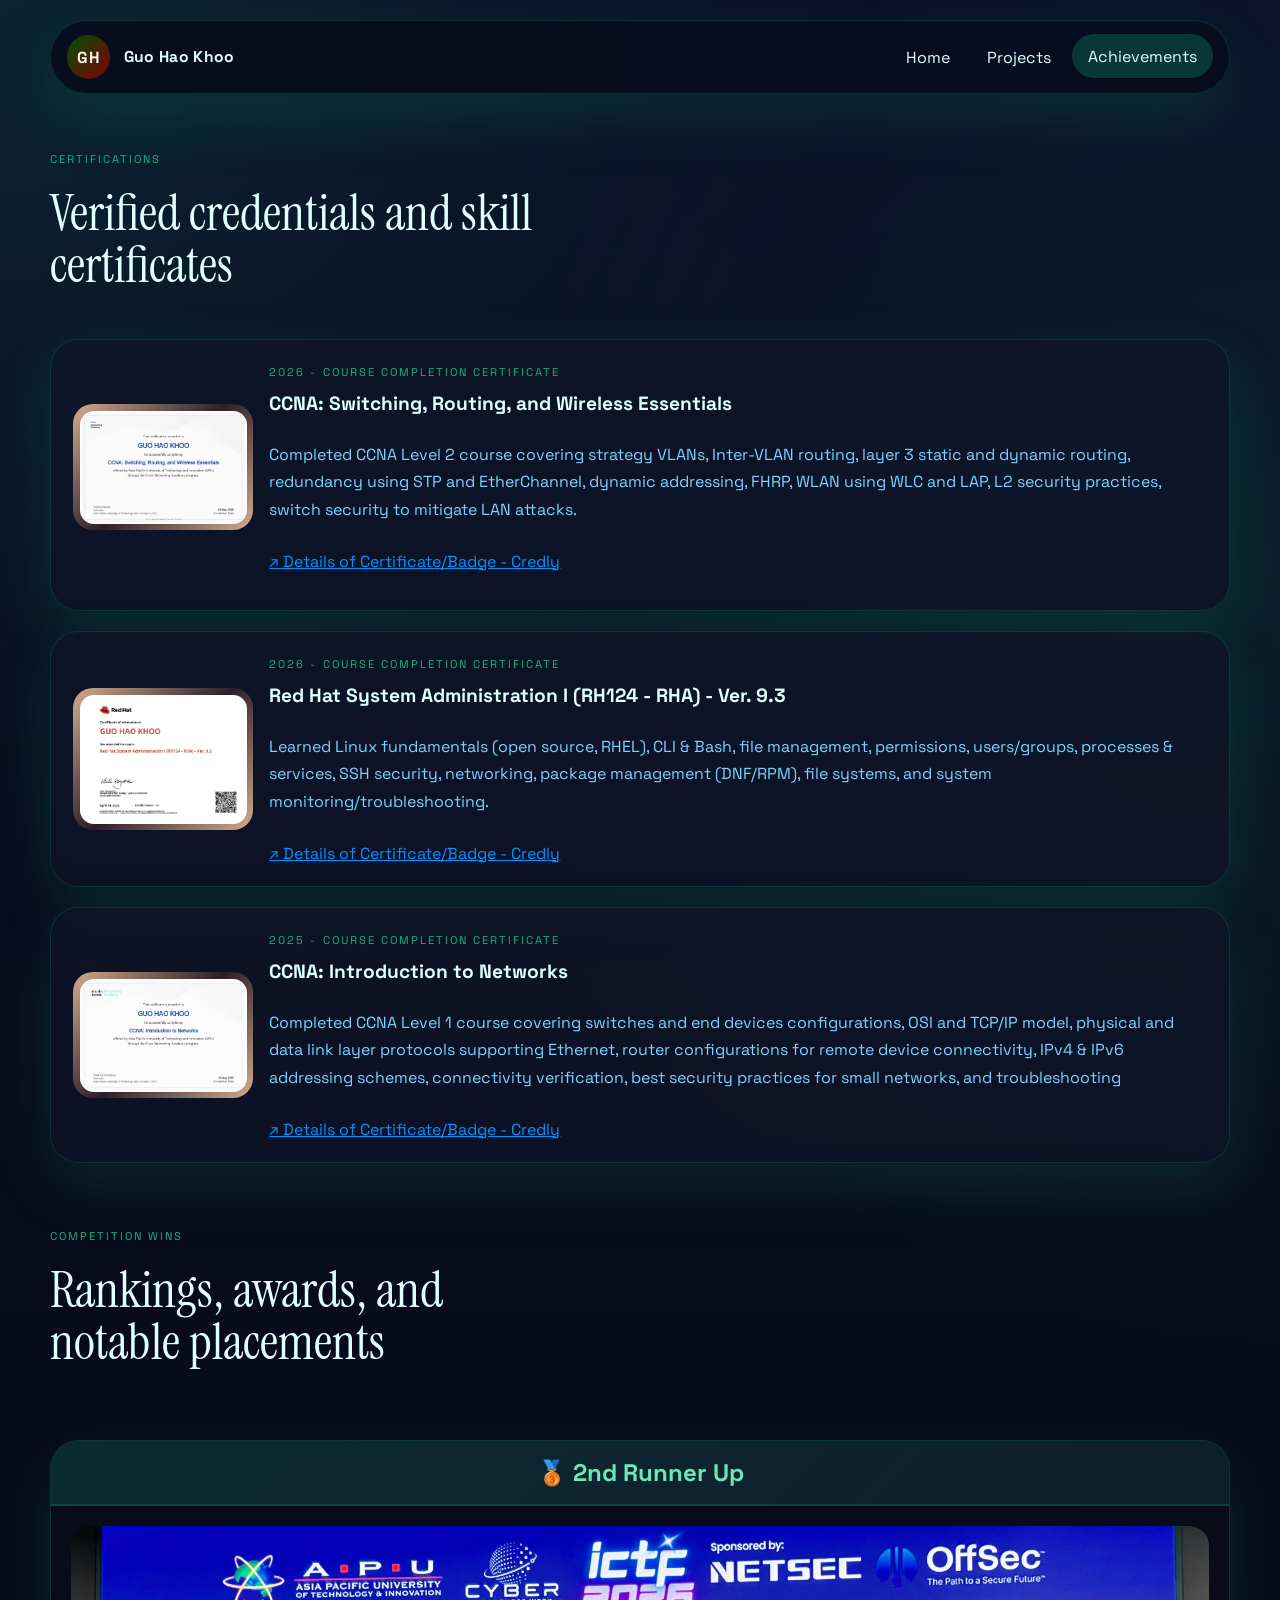
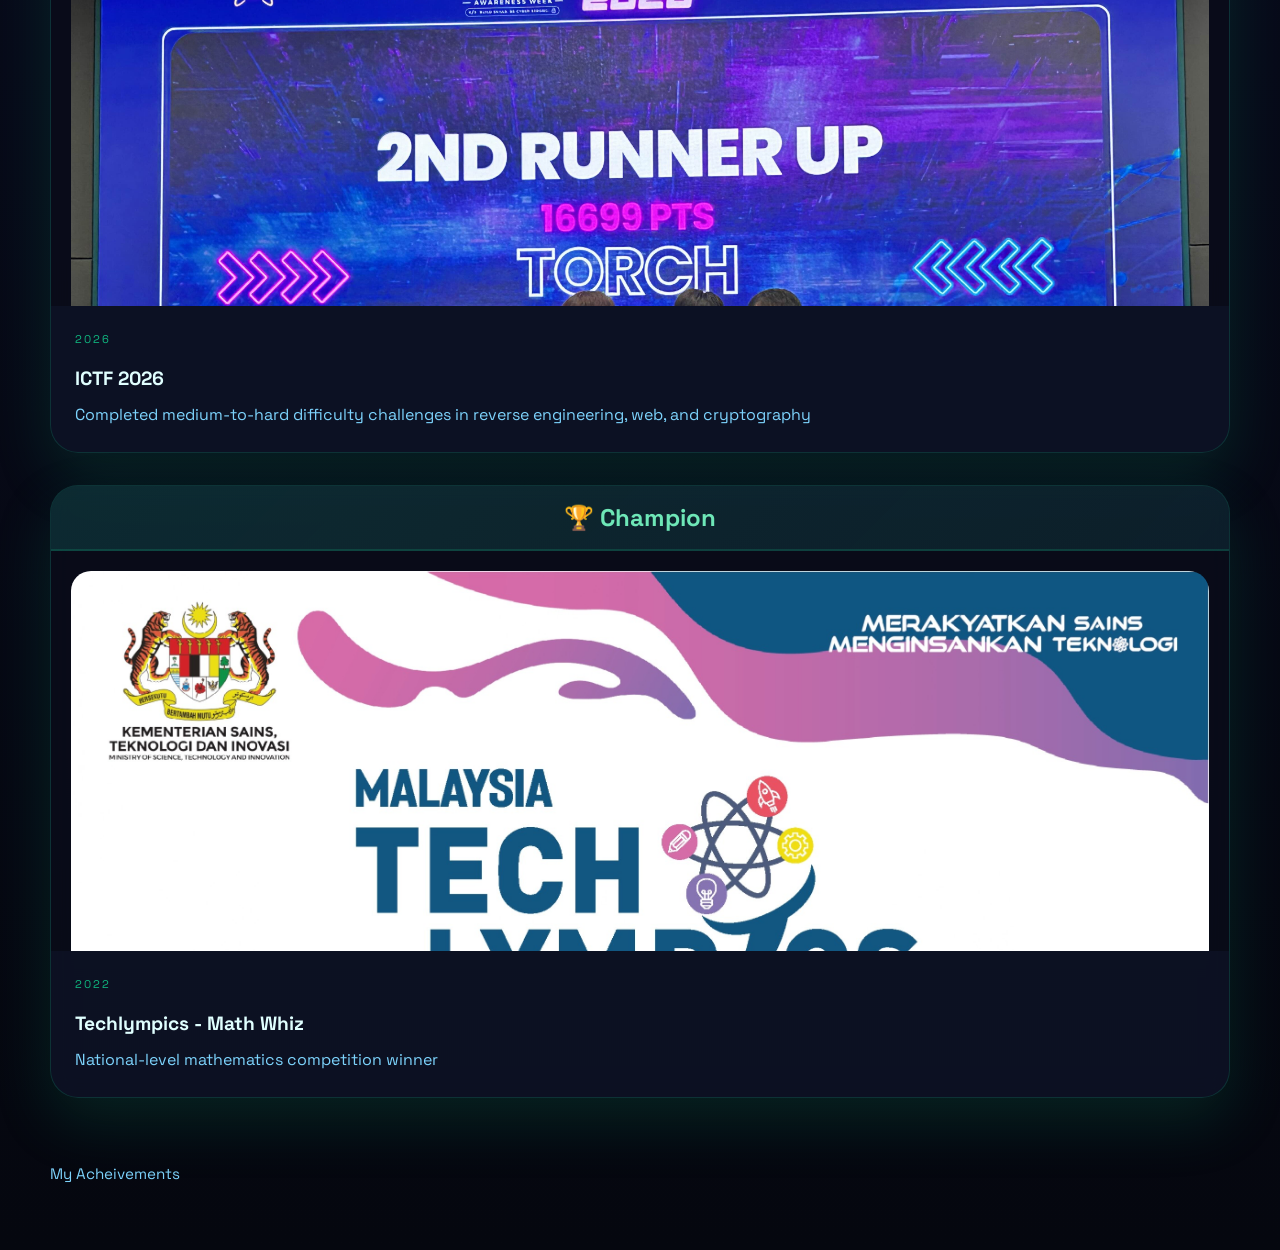
==== commit 0b40fcf8: "change achievement footer" ====
--- a/achievements.html
+++ b/achievements.html
@@ -119,7 +119,7 @@
     </main>
 
     <footer class="footer">
-      <p>My Certificates (More sections to be added when I am free)</p>
+      <p>My Acheivements</p>
     </footer>
   </div>
 
